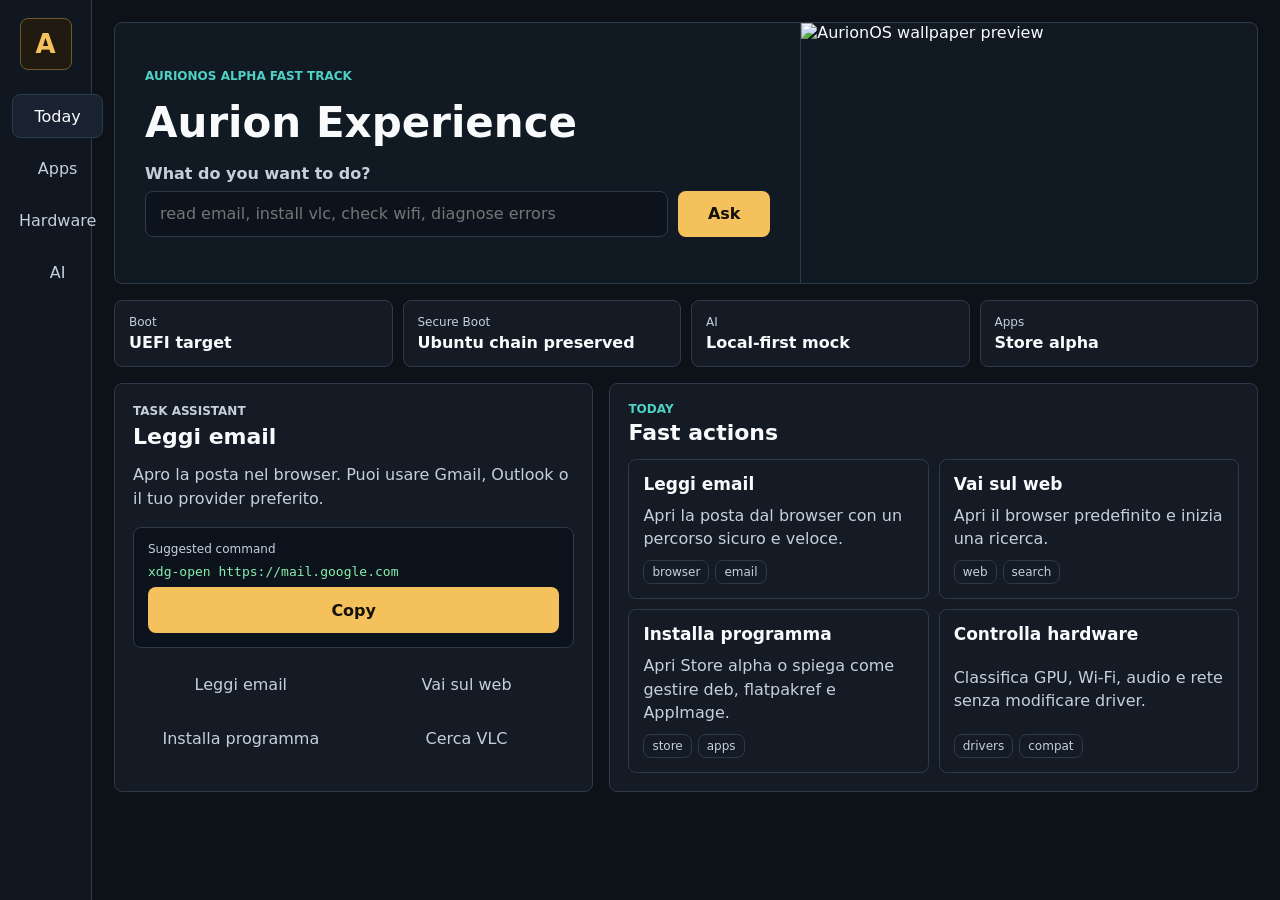
==== distro/branding/usr/share/aurionos/experience/index.html @ 238c3527 "Add Aurion Experience task shell" ====
<!doctype html>
<html lang="en">
<head>
  <meta charset="utf-8">
  <meta name="viewport" content="width=device-width, initial-scale=1">
  <title>Aurion Experience</title>
  <link rel="stylesheet" href="styles.css">
</head>
<body>
  <div class="app-shell">
    <aside class="rail" aria-label="Aurion navigation">
      <div class="brand-mark">
        <span>A</span>
      </div>
      <nav>
        <button class="rail-btn is-active" data-view="today">Today</button>
        <button class="rail-btn" data-view="apps">Apps</button>
        <button class="rail-btn" data-view="hardware">Hardware</button>
        <button class="rail-btn" data-view="ai">AI</button>
      </nav>
    </aside>

    <main class="workspace">
      <section class="hero-panel" aria-labelledby="aurion-title">
        <div class="hero-copy">
          <p class="eyebrow">AurionOS Alpha Fast Track</p>
          <h1 id="aurion-title">Aurion Experience</h1>
          <div class="task-box">
            <label for="task-input">What do you want to do?</label>
            <div class="task-row">
              <input id="task-input" type="search" autocomplete="off" placeholder="read email, install vlc, check wifi, diagnose errors">
              <button id="task-run" type="button">Ask</button>
            </div>
          </div>
        </div>
        <img class="hero-art" src="../../backgrounds/aurionos/aurionos-alpha.svg" alt="AurionOS wallpaper preview">
      </section>

      <section class="status-strip" aria-label="System status">
        <div>
          <span class="metric-label">Boot</span>
          <strong>UEFI target</strong>
        </div>
        <div>
          <span class="metric-label">Secure Boot</span>
          <strong>Ubuntu chain preserved</strong>
        </div>
        <div>
          <span class="metric-label">AI</span>
          <strong>Local-first mock</strong>
        </div>
        <div>
          <span class="metric-label">Apps</span>
          <strong>Store alpha</strong>
        </div>
      </section>

      <section class="content-grid">
        <section class="panel assistant-panel">
          <div class="panel-head">
            <p class="eyebrow">Task Assistant</p>
            <h2 id="assistant-title">Ready</h2>
          </div>
          <p id="assistant-response">Choose a task or type what you need. Aurion will map it to a safe alpha action.</p>
          <div class="command-card">
            <span>Suggested command</span>
            <code id="assistant-command">aurion-status</code>
            <button id="copy-command" type="button">Copy</button>
          </div>
          <div class="quick-actions" id="quick-actions"></div>
        </section>

        <section class="panel view-panel" id="view-panel">
          <div class="panel-head">
            <p class="eyebrow">Today</p>
            <h2>Fast actions</h2>
          </div>
          <div class="action-grid" id="action-grid"></div>
        </section>
      </section>
    </main>
  </div>

  <script src="app.js"></script>
</body>
</html>
---- distro/branding/usr/share/aurionos/experience/styles.css ----
:root {
  color-scheme: dark;
  --bg: #0d1118;
  --surface: #141b25;
  --surface-2: #192231;
  --line: #2d3a4a;
  --text: #f8fafc;
  --muted: #c5d0de;
  --gold: #f5c15c;
  --teal: #4fd1c5;
  --green: #86efac;
  --red: #fca5a5;
}

* {
  box-sizing: border-box;
}

html,
body {
  min-height: 100%;
}

body {
  margin: 0;
  background: var(--bg);
  color: var(--text);
  font-family: Inter, "Segoe UI", system-ui, sans-serif;
  letter-spacing: 0;
}

button,
input {
  font: inherit;
}

.app-shell {
  min-height: 100vh;
  display: grid;
  grid-template-columns: 92px minmax(0, 1fr);
}

.rail {
  border-right: 1px solid var(--line);
  background: #101721;
  padding: 18px 12px;
  display: flex;
  flex-direction: column;
  gap: 24px;
}

.brand-mark {
  width: 52px;
  height: 52px;
  border: 1px solid #6f5a2b;
  border-radius: 8px;
  display: grid;
  place-items: center;
  background: #211a10;
  color: var(--gold);
  font-weight: 800;
  font-size: 26px;
  margin: 0 auto;
}

.rail nav {
  display: grid;
  gap: 8px;
}

.rail-btn {
  min-height: 44px;
  border: 1px solid transparent;
  border-radius: 8px;
  background: transparent;
  color: var(--muted);
  cursor: pointer;
}

.rail-btn:hover,
.rail-btn.is-active {
  border-color: var(--line);
  background: var(--surface-2);
  color: var(--text);
}

.workspace {
  padding: 22px;
  display: grid;
  gap: 16px;
  align-content: start;
}

.hero-panel {
  min-height: 260px;
  border: 1px solid var(--line);
  border-radius: 8px;
  overflow: hidden;
  background: #111923;
  display: grid;
  grid-template-columns: minmax(0, 1.2fr) minmax(260px, 0.8fr);
}

.hero-copy {
  padding: 30px;
  display: grid;
  align-content: center;
  gap: 18px;
}

.eyebrow {
  margin: 0;
  color: var(--teal);
  text-transform: uppercase;
  font-size: 12px;
  font-weight: 700;
}

h1,
h2,
p {
  margin-top: 0;
}

h1 {
  margin-bottom: 0;
  font-size: 42px;
  line-height: 1.05;
}

h2 {
  margin-bottom: 0;
  font-size: 22px;
}

.hero-art {
  width: 100%;
  height: 100%;
  min-height: 260px;
  object-fit: cover;
  border-left: 1px solid var(--line);
}

.task-box label {
  display: block;
  margin-bottom: 8px;
  color: var(--muted);
  font-weight: 650;
}

.task-row {
  display: grid;
  grid-template-columns: minmax(0, 1fr) 92px;
  gap: 10px;
}

.task-row input {
  min-height: 46px;
  border: 1px solid var(--line);
  border-radius: 8px;
  background: #0d131c;
  color: var(--text);
  padding: 0 14px;
  min-width: 0;
}

.task-row button,
.command-card button {
  min-height: 46px;
  border: 0;
  border-radius: 8px;
  background: var(--gold);
  color: #14100a;
  font-weight: 800;
  cursor: pointer;
}

.status-strip {
  display: grid;
  grid-template-columns: repeat(4, minmax(0, 1fr));
  gap: 10px;
}

.status-strip div,
.panel,
.action-card {
  border: 1px solid var(--line);
  border-radius: 8px;
  background: var(--surface);
}

.status-strip div {
  padding: 14px;
}

.metric-label {
  display: block;
  color: var(--muted);
  font-size: 12px;
  margin-bottom: 4px;
}

.content-grid {
  display: grid;
  grid-template-columns: minmax(320px, 0.85fr) minmax(0, 1.15fr);
  gap: 16px;
}

.panel {
  padding: 18px;
}

.panel-head {
  display: grid;
  gap: 4px;
  margin-bottom: 14px;
}

.assistant-panel p {
  color: var(--muted);
  line-height: 1.5;
}

.command-card {
  display: grid;
  grid-template-columns: 1fr;
  gap: 8px;
  padding: 14px;
  border: 1px solid var(--line);
  border-radius: 8px;
  background: #0d131c;
}

.command-card span {
  color: var(--muted);
  font-size: 12px;
}

.command-card code {
  white-space: pre-wrap;
  word-break: break-word;
  color: var(--green);
}

.quick-actions,
.action-grid {
  display: grid;
  gap: 10px;
}

.quick-actions {
  margin-top: 14px;
  grid-template-columns: repeat(2, minmax(0, 1fr));
}

.action-grid {
  grid-template-columns: repeat(2, minmax(0, 1fr));
}

.action-card {
  min-height: 138px;
  padding: 14px;
  text-align: left;
  color: var(--text);
  cursor: pointer;
  display: grid;
  align-content: space-between;
  gap: 10px;
}

.action-card:hover {
  border-color: var(--teal);
  background: var(--surface-2);
}

.action-card strong {
  font-size: 17px;
}

.action-card p {
  color: var(--muted);
  line-height: 1.45;
  margin-bottom: 0;
}

.tag-row {
  display: flex;
  flex-wrap: wrap;
  gap: 6px;
}

.tag {
  border: 1px solid var(--line);
  border-radius: 8px;
  padding: 4px 8px;
  font-size: 12px;
  color: var(--muted);
}

@media (max-width: 900px) {
  .app-shell {
    grid-template-columns: 1fr;
  }

  .rail {
    position: sticky;
    top: 0;
    z-index: 2;
    flex-direction: row;
    align-items: center;
    overflow-x: auto;
  }

  .rail nav {
    display: flex;
  }

  .rail-btn {
    min-width: 84px;
  }

  .hero-panel,
  .content-grid,
  .status-strip,
  .action-grid {
    grid-template-columns: 1fr;
  }

  .hero-art {
    border-left: 0;
    border-top: 1px solid var(--line);
  }
}

@media (max-width: 560px) {
  .workspace {
    padding: 12px;
  }

  .hero-copy,
  .panel {
    padding: 14px;
  }

  h1 {
    font-size: 32px;
  }

  .task-row,
  .quick-actions {
    grid-template-columns: 1fr;
  }
}
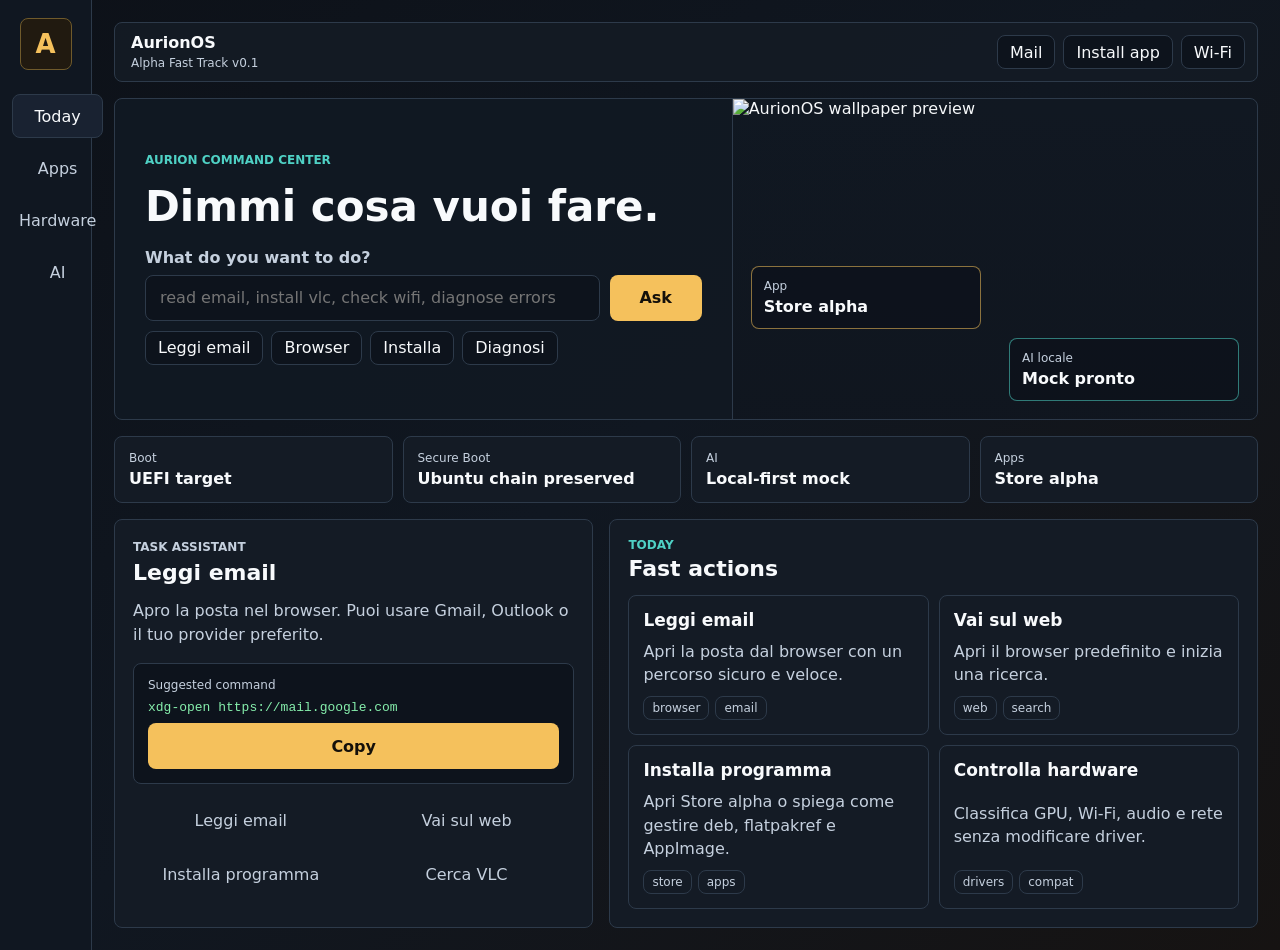
==== commit baf97c30: "Add AurionOS visual shell profile" ====
--- a/distro/branding/usr/share/aurionos/experience/index.html
+++ b/distro/branding/usr/share/aurionos/experience/index.html
@@ -21,19 +21,47 @@
     </aside>
 
     <main class="workspace">
+      <header class="topline" aria-label="AurionOS desktop">
+        <div>
+          <strong>AurionOS</strong>
+          <span>Alpha Fast Track v0.1</span>
+        </div>
+        <div class="topline-actions">
+          <button type="button" data-task="read email">Mail</button>
+          <button type="button" data-task="install vlc">Install app</button>
+          <button type="button" data-task="check wifi">Wi-Fi</button>
+        </div>
+      </header>
+
       <section class="hero-panel" aria-labelledby="aurion-title">
         <div class="hero-copy">
-          <p class="eyebrow">AurionOS Alpha Fast Track</p>
-          <h1 id="aurion-title">Aurion Experience</h1>
+          <p class="eyebrow">Aurion command center</p>
+          <h1 id="aurion-title">Dimmi cosa vuoi fare.</h1>
           <div class="task-box">
             <label for="task-input">What do you want to do?</label>
             <div class="task-row">
               <input id="task-input" type="search" autocomplete="off" placeholder="read email, install vlc, check wifi, diagnose errors">
               <button id="task-run" type="button">Ask</button>
             </div>
+            <div class="task-presets" aria-label="Common tasks">
+              <button type="button" data-task="read email">Leggi email</button>
+              <button type="button" data-task="open browser">Browser</button>
+              <button type="button" data-task="install program">Installa</button>
+              <button type="button" data-task="diagnose errors">Diagnosi</button>
+            </div>
           </div>
         </div>
-        <img class="hero-art" src="../../backgrounds/aurionos/aurionos-alpha.svg" alt="AurionOS wallpaper preview">
+        <div class="hero-visual">
+          <img class="hero-art" src="../../backgrounds/aurionos/aurionos-alpha.svg" alt="AurionOS wallpaper preview">
+          <div class="hero-card">
+            <span>AI locale</span>
+            <strong>Mock pronto</strong>
+          </div>
+          <div class="hero-card hero-card-secondary">
+            <span>App</span>
+            <strong>Store alpha</strong>
+          </div>
+        </div>
       </section>
 
       <section class="status-strip" aria-label="System status">
--- a/distro/branding/usr/share/aurionos/experience/styles.css
+++ b/distro/branding/usr/share/aurionos/experience/styles.css
@@ -23,7 +23,7 @@
 
 body {
   margin: 0;
-  background: var(--bg);
+  background: linear-gradient(140deg, #0d1118 0%, #101721 48%, #161312 100%);
   color: var(--text);
   font-family: Inter, "Segoe UI", system-ui, sans-serif;
   letter-spacing: 0;
@@ -91,14 +91,60 @@
   align-content: start;
 }
 
+.topline {
+  min-height: 54px;
+  border: 1px solid var(--line);
+  border-radius: 8px;
+  background: rgba(20, 27, 37, 0.86);
+  display: flex;
+  align-items: center;
+  justify-content: space-between;
+  gap: 12px;
+  padding: 10px 12px 10px 16px;
+}
+
+.topline strong {
+  display: block;
+  font-size: 16px;
+}
+
+.topline span {
+  color: var(--muted);
+  font-size: 12px;
+}
+
+.topline-actions,
+.task-presets {
+  display: flex;
+  flex-wrap: wrap;
+  gap: 8px;
+}
+
+.topline-actions button,
+.task-presets button {
+  min-height: 34px;
+  border: 1px solid var(--line);
+  border-radius: 8px;
+  background: #0d131c;
+  color: var(--text);
+  padding: 0 12px;
+  cursor: pointer;
+}
+
+.topline-actions button:hover,
+.task-presets button:hover {
+  border-color: var(--teal);
+  background: #14252d;
+}
+
 .hero-panel {
-  min-height: 260px;
+  min-height: 320px;
   border: 1px solid var(--line);
   border-radius: 8px;
   overflow: hidden;
-  background: #111923;
-  display: grid;
-  grid-template-columns: minmax(0, 1.2fr) minmax(260px, 0.8fr);
+  background: rgba(17, 25, 35, 0.9);
+  display: grid;
+  grid-template-columns: minmax(0, 1.08fr) minmax(300px, 0.92fr);
 }
 
 .hero-copy {
@@ -133,12 +179,52 @@
   font-size: 22px;
 }
 
+.hero-visual {
+  position: relative;
+  min-height: 320px;
+  overflow: hidden;
+  border-left: 1px solid var(--line);
+}
+
+.hero-visual::after {
+  content: "";
+  position: absolute;
+  inset: 0;
+  background: linear-gradient(180deg, transparent 0%, rgba(13, 17, 24, 0.32) 100%);
+  pointer-events: none;
+}
+
 .hero-art {
   width: 100%;
   height: 100%;
-  min-height: 260px;
+  min-height: 320px;
   object-fit: cover;
-  border-left: 1px solid var(--line);
+}
+
+.hero-card {
+  position: absolute;
+  right: 18px;
+  bottom: 18px;
+  width: min(230px, calc(100% - 36px));
+  border: 1px solid rgba(79, 209, 197, 0.55);
+  border-radius: 8px;
+  background: rgba(13, 19, 28, 0.88);
+  padding: 12px;
+  z-index: 1;
+}
+
+.hero-card-secondary {
+  right: auto;
+  left: 18px;
+  bottom: 90px;
+  border-color: rgba(245, 193, 92, 0.55);
+}
+
+.hero-card span {
+  display: block;
+  color: var(--muted);
+  font-size: 12px;
+  margin-bottom: 4px;
 }
 
 .task-box label {
@@ -173,6 +259,10 @@
   color: #14100a;
   font-weight: 800;
   cursor: pointer;
+}
+
+.task-presets {
+  margin-top: 10px;
 }
 
 .status-strip {
@@ -326,9 +416,14 @@
     grid-template-columns: 1fr;
   }
 
-  .hero-art {
+  .hero-visual {
     border-left: 0;
     border-top: 1px solid var(--line);
+  }
+
+  .topline {
+    align-items: flex-start;
+    flex-direction: column;
   }
 }
 
@@ -347,7 +442,10 @@
   }
 
   .task-row,
+  .topline-actions,
+  .task-presets,
   .quick-actions {
+    display: grid;
     grid-template-columns: 1fr;
   }
 }
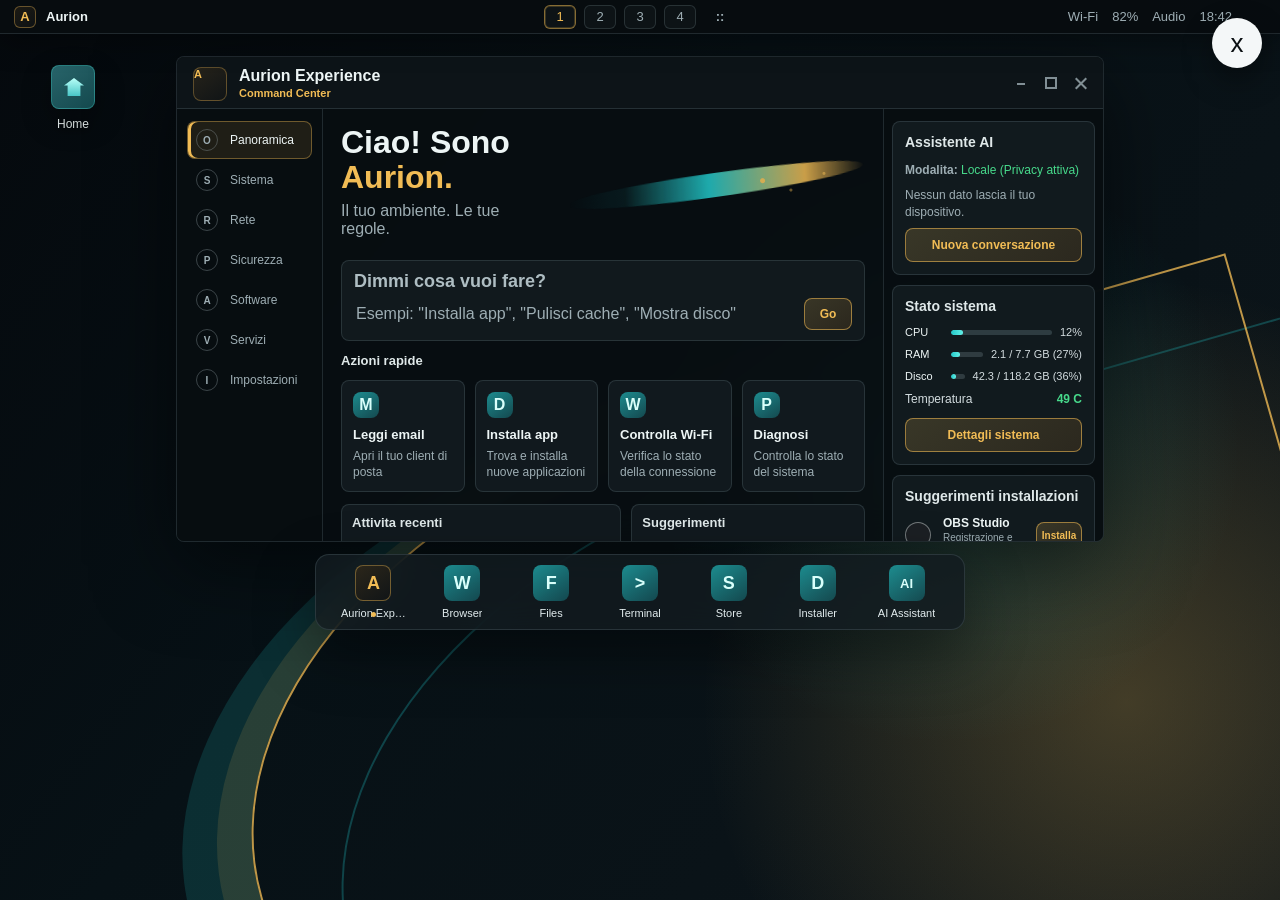
==== commit 39975314: "Redesign AurionOS home experience" ====
--- a/distro/branding/usr/share/aurionos/experience/index.html
+++ b/distro/branding/usr/share/aurionos/experience/index.html
@@ -1,5 +1,5 @@
 <!doctype html>
-<html lang="en">
+<html lang="it">
 <head>
   <meta charset="utf-8">
   <meta name="viewport" content="width=device-width, initial-scale=1">
@@ -7,106 +7,229 @@
   <link rel="stylesheet" href="styles.css">
 </head>
 <body>
-  <div class="app-shell">
-    <aside class="rail" aria-label="Aurion navigation">
-      <div class="brand-mark">
-        <span>A</span>
-      </div>
-      <nav>
-        <button class="rail-btn is-active" data-view="today">Today</button>
-        <button class="rail-btn" data-view="apps">Apps</button>
-        <button class="rail-btn" data-view="hardware">Hardware</button>
-        <button class="rail-btn" data-view="ai">AI</button>
-      </nav>
+  <div class="desktop-scene">
+    <header class="system-bar" aria-label="AurionOS top bar">
+      <div class="bar-brand">
+        <span class="brand-glyph">A</span>
+        <span>Aurion</span>
+      </div>
+      <div class="workspace-switcher" aria-label="Desktop virtuali">
+        <button class="is-active" type="button">1</button>
+        <button type="button">2</button>
+        <button type="button">3</button>
+        <button type="button">4</button>
+        <button class="grid-button" type="button" aria-label="Panoramica applicazioni">::</button>
+      </div>
+      <div class="bar-status" aria-label="Stato sistema">
+        <span>Wi-Fi</span>
+        <span>82%</span>
+        <span>Audio</span>
+        <span>18:42</span>
+        <span class="power-dot"></span>
+      </div>
+    </header>
+
+    <aside class="desktop-icons" aria-label="Desktop">
+      <button class="desktop-icon" type="button">
+        <span class="icon-tile home-icon"></span>
+        <span>Home</span>
+      </button>
     </aside>
 
-    <main class="workspace">
-      <header class="topline" aria-label="AurionOS desktop">
-        <div>
-          <strong>AurionOS</strong>
-          <span>Alpha Fast Track v0.1</span>
+    <main class="experience-window" aria-label="Aurion Experience Command Center">
+      <header class="window-titlebar">
+        <div class="window-brand">
+          <span class="window-logo">A</span>
+          <div>
+            <strong>Aurion Experience</strong>
+            <span>Command Center</span>
+          </div>
         </div>
-        <div class="topline-actions">
-          <button type="button" data-task="read email">Mail</button>
-          <button type="button" data-task="install vlc">Install app</button>
-          <button type="button" data-task="check wifi">Wi-Fi</button>
+        <div class="window-controls" aria-hidden="true">
+          <span></span>
+          <span></span>
+          <span></span>
         </div>
       </header>
 
-      <section class="hero-panel" aria-labelledby="aurion-title">
-        <div class="hero-copy">
-          <p class="eyebrow">Aurion command center</p>
-          <h1 id="aurion-title">Dimmi cosa vuoi fare.</h1>
-          <div class="task-box">
-            <label for="task-input">What do you want to do?</label>
-            <div class="task-row">
-              <input id="task-input" type="search" autocomplete="off" placeholder="read email, install vlc, check wifi, diagnose errors">
-              <button id="task-run" type="button">Ask</button>
-            </div>
-            <div class="task-presets" aria-label="Common tasks">
-              <button type="button" data-task="read email">Leggi email</button>
-              <button type="button" data-task="open browser">Browser</button>
-              <button type="button" data-task="install program">Installa</button>
-              <button type="button" data-task="diagnose errors">Diagnosi</button>
-            </div>
+      <div class="window-body">
+        <nav class="side-nav" aria-label="Navigazione Aurion">
+          <button class="nav-item is-active" data-view="overview" type="button">
+            <span class="nav-icon">O</span>
+            <span>Panoramica</span>
+          </button>
+          <button class="nav-item" data-view="system" type="button">
+            <span class="nav-icon">S</span>
+            <span>Sistema</span>
+          </button>
+          <button class="nav-item" data-view="network" type="button">
+            <span class="nav-icon">R</span>
+            <span>Rete</span>
+          </button>
+          <button class="nav-item" data-view="security" type="button">
+            <span class="nav-icon">P</span>
+            <span>Sicurezza</span>
+          </button>
+          <button class="nav-item" data-view="software" type="button">
+            <span class="nav-icon">A</span>
+            <span>Software</span>
+          </button>
+          <button class="nav-item" data-view="services" type="button">
+            <span class="nav-icon">V</span>
+            <span>Servizi</span>
+          </button>
+          <button class="nav-item" data-view="settings" type="button">
+            <span class="nav-icon">I</span>
+            <span>Impostazioni</span>
+          </button>
+
+          <div class="edition-card">
+            <span class="edition-logo">A</span>
+            <div>
+              <strong>AurionOS Alpha</strong>
+              <span>v0.1 fast-track</span>
+            </div>
+            <i></i>
           </div>
-        </div>
-        <div class="hero-visual">
-          <img class="hero-art" src="../../backgrounds/aurionos/aurionos-alpha.svg" alt="AurionOS wallpaper preview">
-          <div class="hero-card">
-            <span>AI locale</span>
-            <strong>Mock pronto</strong>
-          </div>
-          <div class="hero-card hero-card-secondary">
-            <span>App</span>
-            <strong>Store alpha</strong>
-          </div>
-        </div>
-      </section>
-
-      <section class="status-strip" aria-label="System status">
-        <div>
-          <span class="metric-label">Boot</span>
-          <strong>UEFI target</strong>
-        </div>
-        <div>
-          <span class="metric-label">Secure Boot</span>
-          <strong>Ubuntu chain preserved</strong>
-        </div>
-        <div>
-          <span class="metric-label">AI</span>
-          <strong>Local-first mock</strong>
-        </div>
-        <div>
-          <span class="metric-label">Apps</span>
-          <strong>Store alpha</strong>
-        </div>
-      </section>
-
-      <section class="content-grid">
-        <section class="panel assistant-panel">
-          <div class="panel-head">
-            <p class="eyebrow">Task Assistant</p>
-            <h2 id="assistant-title">Ready</h2>
-          </div>
-          <p id="assistant-response">Choose a task or type what you need. Aurion will map it to a safe alpha action.</p>
-          <div class="command-card">
-            <span>Suggested command</span>
-            <code id="assistant-command">aurion-status</code>
-            <button id="copy-command" type="button">Copy</button>
-          </div>
-          <div class="quick-actions" id="quick-actions"></div>
+        </nav>
+
+        <section class="main-panel">
+          <section class="hero">
+            <div>
+              <h1>Ciao! Sono <span>Aurion.</span></h1>
+              <p>Il tuo ambiente. Le tue regole.</p>
+            </div>
+            <div class="aurora-line" aria-hidden="true"></div>
+          </section>
+
+          <section class="prompt-panel" aria-label="Assistente rapido">
+            <label for="task-input">Dimmi cosa vuoi fare?</label>
+            <div class="prompt-row">
+              <input id="task-input" type="search" autocomplete="off" placeholder='Esempi: "Installa app", "Pulisci cache", "Mostra disco"'>
+              <button id="task-run" type="button" aria-label="Esegui richiesta">Go</button>
+            </div>
+          </section>
+
+          <section class="quick-section" aria-label="Azioni rapide">
+            <h2>Azioni rapide</h2>
+            <div class="quick-grid" id="quick-grid"></div>
+          </section>
+
+          <section class="lower-grid">
+            <article class="activity-card">
+              <h2>Attivita recenti</h2>
+              <ul id="activity-list">
+                <li><span></span><strong>Sistema aggiornato</strong><em>2 ore fa</em></li>
+                <li><span></span><strong>Installato Visual Studio Code</strong><em>5 ore fa</em></li>
+                <li><span></span><strong>Pulizia cache completata</strong><em>Ieri</em></li>
+                <li><span></span><strong>Backup automatico completato</strong><em>2 giorni fa</em></li>
+              </ul>
+            </article>
+
+            <article class="suggestion-card">
+              <h2>Suggerimenti</h2>
+              <div class="suggestion-box">
+                <strong>Attiva il backup automatico</strong>
+                <p>Proteggi i tuoi dati con backup programmati.</p>
+                <button type="button" data-task="backup automatico">Configura ora</button>
+              </div>
+              <div class="pager" aria-hidden="true">
+                <span class="is-active"></span>
+                <span></span>
+                <span></span>
+                <span></span>
+              </div>
+            </article>
+          </section>
         </section>
 
-        <section class="panel view-panel" id="view-panel">
-          <div class="panel-head">
-            <p class="eyebrow">Today</p>
-            <h2>Fast actions</h2>
-          </div>
-          <div class="action-grid" id="action-grid"></div>
-        </section>
-      </section>
+        <aside class="right-panel" aria-label="Pannello AI e stato">
+          <section class="info-card ai-card">
+            <h2>Assistente AI</h2>
+            <p><strong>Modalita:</strong> <span>Locale (Privacy attiva)</span></p>
+            <p>Nessun dato lascia il tuo dispositivo.</p>
+            <button type="button" data-task="nuova conversazione">Nuova conversazione</button>
+          </section>
+
+          <section class="info-card status-card">
+            <h2>Stato sistema</h2>
+            <div class="metric">
+              <span>CPU</span>
+              <div><i style="width: 12%"></i></div>
+              <em>12%</em>
+            </div>
+            <div class="metric">
+              <span>RAM</span>
+              <div><i style="width: 27%"></i></div>
+              <em>2.1 / 7.7 GB (27%)</em>
+            </div>
+            <div class="metric">
+              <span>Disco</span>
+              <div><i style="width: 36%"></i></div>
+              <em>42.3 / 118.2 GB (36%)</em>
+            </div>
+            <div class="temperature">
+              <span>Temperatura</span>
+              <strong>49 C</strong>
+            </div>
+            <button type="button" data-task="dettagli sistema">Dettagli sistema</button>
+          </section>
+
+          <section class="info-card app-card">
+            <h2>Suggerimenti installazioni</h2>
+            <div class="app-suggestion">
+              <span class="app-dot obs"></span>
+              <div><strong>OBS Studio</strong><small>Registrazione e streaming</small></div>
+              <button type="button" data-task="installa obs">Installa</button>
+            </div>
+            <div class="app-suggestion">
+              <span class="app-dot gimp"></span>
+              <div><strong>GIMP</strong><small>Editing immagini</small></div>
+              <button type="button" data-task="installa gimp">Installa</button>
+            </div>
+            <div class="app-suggestion">
+              <span class="app-dot vlc"></span>
+              <div><strong>VLC Media Player</strong><small>Lettore multimediale</small></div>
+              <button type="button" data-task="installa vlc">Installa</button>
+            </div>
+            <button class="more-apps" type="button" data-task="mostra altre app">Mostra altre app</button>
+          </section>
+        </aside>
+      </div>
     </main>
+
+    <nav class="dock" aria-label="Applicazioni preferite">
+      <button class="dock-item is-active" type="button" data-task="apri aurion experience">
+        <span class="dock-icon aurion"></span>
+        <span>Aurion Experience</span>
+      </button>
+      <button class="dock-item" type="button" data-task="apri browser">
+        <span class="dock-icon browser"></span>
+        <span>Browser</span>
+      </button>
+      <button class="dock-item" type="button" data-task="apri file">
+        <span class="dock-icon files"></span>
+        <span>Files</span>
+      </button>
+      <button class="dock-item" type="button" data-task="apri terminale">
+        <span class="dock-icon terminal"></span>
+        <span>Terminal</span>
+      </button>
+      <button class="dock-item" type="button" data-task="apri store">
+        <span class="dock-icon store"></span>
+        <span>Store</span>
+      </button>
+      <button class="dock-item" type="button" data-task="apri installer">
+        <span class="dock-icon installer"></span>
+        <span>Installer</span>
+      </button>
+      <button class="dock-item" type="button" data-task="apri assistente">
+        <span class="dock-icon ai"></span>
+        <span>AI Assistant</span>
+      </button>
+    </nav>
+
+    <button class="floating-close" type="button" aria-label="Chiudi anteprima">x</button>
   </div>
 
   <script src="app.js"></script>
--- a/distro/branding/usr/share/aurionos/experience/styles.css
+++ b/distro/branding/usr/share/aurionos/experience/styles.css
@@ -1,15 +1,21 @@
 :root {
   color-scheme: dark;
-  --bg: #0d1118;
-  --surface: #141b25;
-  --surface-2: #192231;
-  --line: #2d3a4a;
-  --text: #f8fafc;
-  --muted: #c5d0de;
-  --gold: #f5c15c;
-  --teal: #4fd1c5;
-  --green: #86efac;
-  --red: #fca5a5;
+  --bg: #05090d;
+  --panel: rgba(14, 21, 24, 0.94);
+  --panel-2: rgba(19, 28, 32, 0.92);
+  --panel-3: rgba(23, 34, 38, 0.94);
+  --line: rgba(124, 148, 153, 0.22);
+  --line-strong: rgba(245, 190, 82, 0.52);
+  --text: #edf5f5;
+  --muted: #9eaeb4;
+  --dim: #718187;
+  --gold: #f1bc55;
+  --gold-2: #a86a24;
+  --teal: #23c7c9;
+  --teal-2: #1b757d;
+  --green: #47d98b;
+  --shadow: 0 24px 80px rgba(0, 0, 0, 0.52);
+  --radius: 8px;
 }
 
 * {
@@ -23,9 +29,9 @@
 
 body {
   margin: 0;
-  background: linear-gradient(140deg, #0d1118 0%, #101721 48%, #161312 100%);
+  background: #05090d;
   color: var(--text);
-  font-family: Inter, "Segoe UI", system-ui, sans-serif;
+  font-family: Inter, "Segoe UI", "Noto Sans", Arial, sans-serif;
   letter-spacing: 0;
 }
 
@@ -34,132 +40,386 @@
   font: inherit;
 }
 
-.app-shell {
+button {
+  color: inherit;
+}
+
+.desktop-scene {
   min-height: 100vh;
-  display: grid;
-  grid-template-columns: 92px minmax(0, 1fr);
-}
-
-.rail {
+  position: relative;
+  overflow: hidden;
+  background:
+    radial-gradient(circle at 74% 50%, rgba(23, 199, 201, 0.18), transparent 28%),
+    radial-gradient(circle at 88% 78%, rgba(241, 188, 85, 0.24), transparent 32%),
+    linear-gradient(128deg, #05090d 0%, #071116 40%, #0d151a 100%);
+}
+
+.desktop-scene::before,
+.desktop-scene::after {
+  content: "";
+  position: absolute;
+  inset: auto -12vw -28vh auto;
+  width: 86vw;
+  height: 78vh;
+  border: 2px solid rgba(35, 199, 201, 0.28);
+  border-radius: 50% 0 0 0;
+  transform: rotate(-16deg);
+  pointer-events: none;
+}
+
+.desktop-scene::after {
+  inset: auto -5vw -22vh auto;
+  border-color: rgba(241, 188, 85, 0.78);
+  box-shadow:
+    -36px 0 0 rgba(241, 188, 85, 0.12),
+    -72px 0 0 rgba(35, 199, 201, 0.16);
+}
+
+.system-bar {
+  position: fixed;
+  z-index: 20;
+  top: 0;
+  left: 0;
+  right: 0;
+  height: 34px;
+  display: grid;
+  grid-template-columns: 1fr auto 1fr;
+  align-items: center;
+  padding: 0 14px;
+  background: rgba(8, 13, 16, 0.96);
+  border-bottom: 1px solid var(--line);
+  box-shadow: 0 8px 28px rgba(0, 0, 0, 0.36);
+  font-size: 13px;
+}
+
+.bar-brand,
+.bar-status,
+.workspace-switcher {
+  display: flex;
+  align-items: center;
+}
+
+.bar-brand {
+  gap: 10px;
+  font-weight: 700;
+}
+
+.brand-glyph,
+.window-logo,
+.edition-logo {
+  display: grid;
+  place-items: center;
+  color: var(--gold);
+  font-weight: 900;
+}
+
+.brand-glyph {
+  width: 22px;
+  height: 22px;
+  border-radius: 6px;
+  background: linear-gradient(145deg, #1c1a13, #0e1214);
+  border: 1px solid rgba(241, 188, 85, 0.38);
+}
+
+.workspace-switcher {
+  gap: 8px;
+}
+
+.workspace-switcher button,
+.bar-status span {
+  min-width: 32px;
+  height: 24px;
+  border: 1px solid rgba(124, 148, 153, 0.24);
+  border-radius: 6px;
+  background: rgba(16, 23, 26, 0.76);
+  color: var(--muted);
+  cursor: default;
+}
+
+.workspace-switcher button {
+  cursor: pointer;
+}
+
+.workspace-switcher button.is-active {
+  color: var(--gold);
+  border-color: var(--line-strong);
+  box-shadow: inset 0 0 0 1px rgba(241, 188, 85, 0.2);
+}
+
+.workspace-switcher .grid-button {
+  border-color: transparent;
+  background: transparent;
+  color: var(--muted);
+  font-weight: 800;
+}
+
+.bar-status {
+  justify-content: flex-end;
+  gap: 14px;
+  color: var(--muted);
+}
+
+.bar-status span {
+  display: inline-grid;
+  place-items: center;
+  border: 0;
+  background: transparent;
+  min-width: auto;
+}
+
+.power-dot {
+  width: 20px;
+  height: 20px;
+  border: 2px solid var(--muted);
+  border-radius: 50%;
+}
+
+.desktop-icons {
+  position: fixed;
+  z-index: 5;
+  top: 64px;
+  left: 38px;
+}
+
+.desktop-icon {
+  width: 70px;
+  display: grid;
+  gap: 8px;
+  justify-items: center;
+  border: 0;
+  background: transparent;
+  color: var(--text);
+  cursor: pointer;
+}
+
+.icon-tile {
+  width: 44px;
+  height: 44px;
+  border-radius: 8px;
+  background: linear-gradient(145deg, #28646a, #154a4f);
+  border: 1px solid rgba(69, 224, 213, 0.32);
+  box-shadow: 0 12px 30px rgba(0, 0, 0, 0.32);
+  position: relative;
+}
+
+.home-icon::before {
+  content: "";
+  position: absolute;
+  left: 12px;
+  top: 12px;
+  width: 20px;
+  height: 18px;
+  background: linear-gradient(180deg, #b9fff8, #49c6c7);
+  clip-path: polygon(50% 0, 100% 42%, 82% 42%, 82% 100%, 18% 100%, 18% 42%, 0 42%);
+}
+
+.desktop-icon span:last-child {
+  font-size: 12px;
+  text-shadow: 0 2px 8px rgba(0, 0, 0, 0.8);
+}
+
+.experience-window {
+  position: relative;
+  z-index: 10;
+  width: min(928px, calc(100vw - 280px));
+  height: 486px;
+  margin: 56px auto 12px;
+  border: 1px solid var(--line);
+  border-radius: 8px;
+  background: rgba(8, 14, 17, 0.9);
+  box-shadow: var(--shadow);
+  overflow: hidden;
+  backdrop-filter: blur(18px);
+}
+
+.window-titlebar {
+  height: 52px;
+  display: flex;
+  align-items: center;
+  justify-content: space-between;
+  padding: 0 16px;
+  border-bottom: 1px solid var(--line);
+  background: rgba(14, 21, 24, 0.96);
+}
+
+.window-brand {
+  display: flex;
+  align-items: center;
+  gap: 12px;
+}
+
+.window-logo,
+.edition-logo {
+  width: 34px;
+  height: 34px;
+  border-radius: 8px;
+  background: linear-gradient(145deg, #26231a, #101416);
+  border: 1px solid rgba(241, 188, 85, 0.32);
+  font-size: 22px;
+}
+
+.window-brand strong,
+.window-brand span,
+.edition-card strong,
+.edition-card span {
+  display: block;
+}
+
+.window-brand strong {
+  font-size: 16px;
+}
+
+.window-brand span {
+  margin-top: 2px;
+  color: var(--gold);
+  font-size: 11px;
+  font-weight: 700;
+}
+
+.window-controls {
+  display: flex;
+  align-items: center;
+  gap: 18px;
+}
+
+.window-controls span {
+  width: 12px;
+  height: 12px;
+  position: relative;
+  opacity: 0.8;
+}
+
+.window-controls span:nth-child(1)::before {
+  content: "";
+  position: absolute;
+  left: 2px;
+  right: 2px;
+  top: 6px;
+  height: 2px;
+  background: var(--muted);
+}
+
+.window-controls span:nth-child(2) {
+  border: 2px solid var(--muted);
+}
+
+.window-controls span:nth-child(3)::before,
+.window-controls span:nth-child(3)::after {
+  content: "";
+  position: absolute;
+  left: 5px;
+  top: -1px;
+  width: 2px;
+  height: 15px;
+  background: var(--muted);
+}
+
+.window-controls span:nth-child(3)::before {
+  transform: rotate(45deg);
+}
+
+.window-controls span:nth-child(3)::after {
+  transform: rotate(-45deg);
+}
+
+.window-body {
+  height: 434px;
+  display: grid;
+  grid-template-columns: 146px minmax(0, 1fr) 220px;
+  overflow: hidden;
+}
+
+.side-nav,
+.right-panel {
+  background: rgba(8, 14, 17, 0.72);
+}
+
+.side-nav {
   border-right: 1px solid var(--line);
-  background: #101721;
-  padding: 18px 12px;
-  display: flex;
-  flex-direction: column;
-  gap: 24px;
-}
-
-.brand-mark {
-  width: 52px;
-  height: 52px;
-  border: 1px solid #6f5a2b;
-  border-radius: 8px;
-  display: grid;
-  place-items: center;
-  background: #211a10;
-  color: var(--gold);
-  font-weight: 800;
-  font-size: 26px;
-  margin: 0 auto;
-}
-
-.rail nav {
-  display: grid;
+  padding: 12px 10px;
+  display: grid;
+  grid-template-rows: repeat(7, 38px) 1fr auto;
+  gap: 2px;
+}
+
+.nav-item {
+  height: 38px;
+  display: grid;
+  grid-template-columns: 26px 1fr;
+  align-items: center;
   gap: 8px;
-}
-
-.rail-btn {
-  min-height: 44px;
   border: 1px solid transparent;
   border-radius: 8px;
   background: transparent;
   color: var(--muted);
+  text-align: left;
+  padding: 0 8px;
   cursor: pointer;
-}
-
-.rail-btn:hover,
-.rail-btn.is-active {
-  border-color: var(--line);
-  background: var(--surface-2);
+  font-size: 12px;
+}
+
+.nav-item:hover,
+.nav-item.is-active {
   color: var(--text);
-}
-
-.workspace {
-  padding: 22px;
-  display: grid;
-  gap: 16px;
-  align-content: start;
-}
-
-.topline {
-  min-height: 54px;
-  border: 1px solid var(--line);
-  border-radius: 8px;
-  background: rgba(20, 27, 37, 0.86);
-  display: flex;
+  background: rgba(241, 188, 85, 0.1);
+  border-color: rgba(241, 188, 85, 0.38);
+}
+
+.nav-item.is-active {
+  box-shadow: inset 3px 0 0 var(--gold);
+}
+
+.nav-icon {
+  width: 22px;
+  height: 22px;
+  border: 1px solid rgba(158, 174, 180, 0.34);
+  border-radius: 50%;
+  display: grid;
+  place-items: center;
+  color: var(--muted);
+  font-size: 10px;
+  font-weight: 800;
+}
+
+.edition-card {
+  align-self: end;
+  border-top: 1px solid var(--line);
+  padding-top: 18px;
+  display: grid;
+  grid-template-columns: 34px 1fr 8px;
   align-items: center;
-  justify-content: space-between;
-  gap: 12px;
-  padding: 10px 12px 10px 16px;
-}
-
-.topline strong {
-  display: block;
-  font-size: 16px;
-}
-
-.topline span {
+  gap: 9px;
+}
+
+.edition-card strong {
+  font-size: 13px;
+}
+
+.edition-card span {
   color: var(--muted);
-  font-size: 12px;
-}
-
-.topline-actions,
-.task-presets {
-  display: flex;
-  flex-wrap: wrap;
-  gap: 8px;
-}
-
-.topline-actions button,
-.task-presets button {
-  min-height: 34px;
-  border: 1px solid var(--line);
-  border-radius: 8px;
-  background: #0d131c;
-  color: var(--text);
-  padding: 0 12px;
-  cursor: pointer;
-}
-
-.topline-actions button:hover,
-.task-presets button:hover {
-  border-color: var(--teal);
-  background: #14252d;
-}
-
-.hero-panel {
-  min-height: 320px;
-  border: 1px solid var(--line);
-  border-radius: 8px;
-  overflow: hidden;
-  background: rgba(17, 25, 35, 0.9);
-  display: grid;
-  grid-template-columns: minmax(0, 1.08fr) minmax(300px, 0.92fr);
-}
-
-.hero-copy {
-  padding: 30px;
-  display: grid;
-  align-content: center;
-  gap: 18px;
-}
-
-.eyebrow {
-  margin: 0;
-  color: var(--teal);
-  text-transform: uppercase;
-  font-size: 12px;
-  font-weight: 700;
+  font-size: 11px;
+  margin-top: 3px;
+}
+
+.edition-card i {
+  width: 7px;
+  height: 7px;
+  border-radius: 50%;
+  background: var(--green);
+  box-shadow: 0 0 14px rgba(71, 217, 139, 0.8);
+}
+
+.main-panel {
+  padding: 16px 18px 12px;
+  min-width: 0;
+}
+
+.hero {
+  min-height: 58px;
+  display: grid;
+  grid-template-columns: minmax(0, 1fr) 300px;
+  gap: 20px;
+  align-items: center;
 }
 
 h1,
@@ -169,283 +429,580 @@
 }
 
 h1 {
-  margin-bottom: 0;
-  font-size: 42px;
-  line-height: 1.05;
+  margin-bottom: 8px;
+  font-size: clamp(24px, 3vw, 32px);
+  line-height: 1.08;
+}
+
+h1 span {
+  color: var(--gold);
 }
 
 h2 {
-  margin-bottom: 0;
-  font-size: 22px;
-}
-
-.hero-visual {
+  margin-bottom: 12px;
+  color: #dfe8e9;
+  font-size: 13px;
+  font-weight: 700;
+}
+
+.hero p,
+.prompt-panel input::placeholder,
+.info-card p,
+.activity-card em,
+.app-suggestion small {
+  color: var(--muted);
+}
+
+.aurora-line {
   position: relative;
-  min-height: 320px;
+  height: 70px;
   overflow: hidden;
-  border-left: 1px solid var(--line);
-}
-
-.hero-visual::after {
+  opacity: 0.92;
+}
+
+.aurora-line::before,
+.aurora-line::after {
   content: "";
   position: absolute;
-  inset: 0;
-  background: linear-gradient(180deg, transparent 0%, rgba(13, 17, 24, 0.32) 100%);
-  pointer-events: none;
-}
-
-.hero-art {
-  width: 100%;
-  height: 100%;
-  min-height: 320px;
-  object-fit: cover;
-}
-
-.hero-card {
-  position: absolute;
-  right: 18px;
-  bottom: 18px;
-  width: min(230px, calc(100% - 36px));
-  border: 1px solid rgba(79, 209, 197, 0.55);
+  left: 0;
+  right: 0;
+  top: 18px;
+  height: 24px;
+  border-radius: 50%;
+  transform: rotate(-8deg);
+  background: linear-gradient(95deg, transparent 0%, rgba(35, 199, 201, 0.08) 20%, rgba(35, 199, 201, 0.92) 48%, rgba(241, 188, 85, 0.9) 80%, transparent 100%);
+  filter: blur(0.3px);
+}
+
+.aurora-line::after {
+  top: 8px;
+  right: 8px;
+  left: 58%;
+  height: 52px;
+  border-radius: 50%;
+  background:
+    radial-gradient(circle at 20% 34%, rgba(241, 188, 85, 0.9) 0 2px, transparent 3px),
+    radial-gradient(circle at 44% 52%, rgba(241, 188, 85, 0.46) 0 1px, transparent 2px),
+    radial-gradient(circle at 72% 20%, rgba(241, 188, 85, 0.6) 0 1px, transparent 2px);
+  transform: none;
+}
+
+.prompt-panel {
+  margin-top: 6px;
+  border: 1px solid var(--line);
   border-radius: 8px;
-  background: rgba(13, 19, 28, 0.88);
-  padding: 12px;
-  z-index: 1;
-}
-
-.hero-card-secondary {
-  right: auto;
-  left: 18px;
-  bottom: 90px;
-  border-color: rgba(245, 193, 92, 0.55);
-}
-
-.hero-card span {
+  background: rgba(19, 28, 32, 0.86);
+  padding: 10px 12px;
+}
+
+.prompt-panel label {
   display: block;
+  margin-bottom: 6px;
+  color: #aebdc2;
+  font-size: 18px;
+  font-weight: 700;
+}
+
+.prompt-row {
+  display: grid;
+  grid-template-columns: minmax(0, 1fr) 48px;
+  gap: 10px;
+}
+
+.prompt-row input {
+  min-width: 0;
+  height: 32px;
+  border: 0;
+  outline: 0;
+  background: transparent;
+  color: var(--text);
+}
+
+.prompt-row button,
+.info-card button,
+.suggestion-box button,
+.app-suggestion button {
+  border: 1px solid rgba(241, 188, 85, 0.56);
+  border-radius: 8px;
+  background: linear-gradient(145deg, rgba(241, 188, 85, 0.18), rgba(168, 106, 36, 0.18));
+  color: var(--gold);
+  font-weight: 800;
+  cursor: pointer;
+}
+
+.prompt-row button {
+  height: 32px;
+  align-self: center;
+  font-size: 12px;
+}
+
+.quick-section {
+  margin-top: 12px;
+}
+
+.quick-grid {
+  display: grid;
+  grid-template-columns: repeat(4, minmax(0, 1fr));
+  gap: 10px;
+}
+
+.quick-card,
+.activity-card,
+.suggestion-card,
+.info-card {
+  border: 1px solid var(--line);
+  border-radius: 8px;
+  background: var(--panel-2);
+}
+
+.quick-card {
+  min-height: 70px;
+  display: grid;
+  align-content: start;
+  gap: 7px;
+  padding: 11px;
+  text-align: left;
+  cursor: pointer;
+}
+
+.quick-card:hover,
+.dock-item:hover,
+.info-card button:hover,
+.suggestion-box button:hover,
+.app-suggestion button:hover {
+  border-color: var(--line-strong);
+  background: rgba(241, 188, 85, 0.12);
+}
+
+.quick-icon,
+.dock-icon,
+.app-dot {
+  display: grid;
+  place-items: center;
+  border-radius: 8px;
+  background: linear-gradient(145deg, rgba(35, 199, 201, 0.66), rgba(21, 92, 99, 0.7));
+  color: #d9fffb;
+  font-weight: 900;
+}
+
+.quick-icon {
+  width: 26px;
+  height: 26px;
+  margin-bottom: 2px;
+}
+
+.quick-card strong {
+  font-size: 13px;
+}
+
+.quick-card p {
+  margin-bottom: 0;
   color: var(--muted);
   font-size: 12px;
-  margin-bottom: 4px;
-}
-
-.task-box label {
-  display: block;
-  margin-bottom: 8px;
+  line-height: 1.3;
+  max-height: 32px;
+  overflow: hidden;
+}
+
+.lower-grid {
+  margin-top: 12px;
+  display: grid;
+  grid-template-columns: 1.2fr 1fr;
+  gap: 10px;
+}
+
+.activity-card,
+.suggestion-card {
+  height: 90px;
+  overflow: hidden;
+  padding: 10px;
+}
+
+.activity-card ul {
+  list-style: none;
+  display: grid;
+  gap: 6px;
+  margin: 0;
+  padding: 0;
+}
+
+.activity-card li {
+  display: grid;
+  grid-template-columns: 10px 1fr auto;
+  gap: 8px;
+  align-items: center;
   color: var(--muted);
-  font-weight: 650;
-}
-
-.task-row {
-  display: grid;
-  grid-template-columns: minmax(0, 1fr) 92px;
-  gap: 10px;
-}
-
-.task-row input {
-  min-height: 46px;
-  border: 1px solid var(--line);
+  font-size: 11px;
+}
+
+.activity-card li span {
+  width: 4px;
+  height: 4px;
+  border-radius: 50%;
+  background: var(--teal);
+}
+
+.activity-card li:nth-child(3) span,
+.activity-card li:nth-child(4) span {
+  background: var(--gold);
+}
+
+.activity-card strong {
+  color: #d7e0e1;
+  font-weight: 600;
+}
+
+.suggestion-box {
+  border: 1px solid rgba(124, 148, 153, 0.15);
   border-radius: 8px;
-  background: #0d131c;
-  color: var(--text);
-  padding: 0 14px;
-  min-width: 0;
-}
-
-.task-row button,
-.command-card button {
-  min-height: 46px;
-  border: 0;
-  border-radius: 8px;
-  background: var(--gold);
-  color: #14100a;
-  font-weight: 800;
-  cursor: pointer;
-}
-
-.task-presets {
-  margin-top: 10px;
-}
-
-.status-strip {
-  display: grid;
-  grid-template-columns: repeat(4, minmax(0, 1fr));
-  gap: 10px;
-}
-
-.status-strip div,
-.panel,
-.action-card {
-  border: 1px solid var(--line);
-  border-radius: 8px;
-  background: var(--surface);
-}
-
-.status-strip div {
-  padding: 14px;
-}
-
-.metric-label {
-  display: block;
+  background: rgba(14, 21, 24, 0.54);
+  padding: 12px;
+}
+
+.suggestion-box p {
+  margin: 5px 0 10px;
   color: var(--muted);
   font-size: 12px;
-  margin-bottom: 4px;
-}
-
-.content-grid {
-  display: grid;
-  grid-template-columns: minmax(320px, 0.85fr) minmax(0, 1.15fr);
-  gap: 16px;
-}
-
-.panel {
-  padding: 18px;
-}
-
-.panel-head {
-  display: grid;
-  gap: 4px;
-  margin-bottom: 14px;
-}
-
-.assistant-panel p {
-  color: var(--muted);
-  line-height: 1.5;
-}
-
-.command-card {
-  display: grid;
-  grid-template-columns: 1fr;
+}
+
+.suggestion-box button {
+  height: 30px;
+  padding: 0 12px;
+  font-size: 12px;
+}
+
+.pager {
+  display: flex;
+  justify-content: center;
+  gap: 6px;
+  margin-top: 10px;
+}
+
+.pager span {
+  width: 5px;
+  height: 5px;
+  border-radius: 50%;
+  background: rgba(158, 174, 180, 0.36);
+}
+
+.pager .is-active {
+  background: var(--gold);
+}
+
+.right-panel {
+  border-left: 1px solid var(--line);
+  padding: 12px 8px;
+  display: grid;
+  gap: 10px;
+  align-content: start;
+}
+
+.info-card {
+  padding: 12px;
+}
+
+.info-card h2 {
+  font-size: 14px;
+}
+
+.info-card p {
+  margin-bottom: 8px;
+  font-size: 12px;
+  line-height: 1.4;
+}
+
+.ai-card p span,
+.temperature strong {
+  color: var(--green);
+}
+
+.info-card button {
+  width: 100%;
+  height: 34px;
+  font-size: 12px;
+}
+
+.metric {
+  display: grid;
+  grid-template-columns: 38px minmax(0, 1fr) auto;
   gap: 8px;
-  padding: 14px;
+  align-items: center;
+  margin: 10px 0;
+  font-size: 11px;
+}
+
+.metric div {
+  height: 5px;
+  border-radius: 99px;
+  background: rgba(124, 148, 153, 0.28);
+  overflow: hidden;
+}
+
+.metric i {
+  display: block;
+  height: 100%;
+  border-radius: inherit;
+  background: linear-gradient(90deg, var(--teal), #62f0e6);
+}
+
+.metric em,
+.temperature span {
+  color: #d3dcdf;
+  font-style: normal;
+}
+
+.temperature {
+  display: flex;
+  justify-content: space-between;
+  margin: 10px 0 12px;
+  font-size: 12px;
+}
+
+.app-suggestion {
+  display: grid;
+  grid-template-columns: 30px 1fr 46px;
+  gap: 8px;
+  align-items: center;
+  margin: 10px 0;
+}
+
+.app-dot {
+  width: 26px;
+  height: 26px;
+  border-radius: 50%;
+}
+
+.app-dot.obs {
+  background: #1b1f23;
+  border: 1px solid rgba(237, 245, 245, 0.42);
+}
+
+.app-dot.gimp {
+  background: linear-gradient(145deg, #6a5a39, #283130);
+}
+
+.app-dot.vlc {
+  background: linear-gradient(145deg, #f6a72e, #d95923);
+}
+
+.app-suggestion strong,
+.app-suggestion small {
+  display: block;
+}
+
+.app-suggestion strong {
+  font-size: 12px;
+}
+
+.app-suggestion small {
+  margin-top: 2px;
+  font-size: 10px;
+}
+
+.app-suggestion button {
+  height: 26px;
+  padding: 0;
+  font-size: 10px;
+}
+
+.more-apps {
+  margin-top: 4px;
+  border-color: transparent !important;
+  background: transparent !important;
+  text-align: left;
+  color: var(--text) !important;
+}
+
+.dock {
+  position: relative;
+  z-index: 18;
+  width: min(650px, calc(100vw - 220px));
+  margin: 0 auto 22px;
+  display: grid;
+  grid-template-columns: repeat(7, minmax(0, 1fr));
+  gap: 10px;
+  padding: 8px 18px;
   border: 1px solid var(--line);
-  border-radius: 8px;
-  background: #0d131c;
-}
-
-.command-card span {
-  color: var(--muted);
-  font-size: 12px;
-}
-
-.command-card code {
-  white-space: pre-wrap;
-  word-break: break-word;
-  color: var(--green);
-}
-
-.quick-actions,
-.action-grid {
-  display: grid;
-  gap: 10px;
-}
-
-.quick-actions {
-  margin-top: 14px;
-  grid-template-columns: repeat(2, minmax(0, 1fr));
-}
-
-.action-grid {
-  grid-template-columns: repeat(2, minmax(0, 1fr));
-}
-
-.action-card {
-  min-height: 138px;
-  padding: 14px;
-  text-align: left;
-  color: var(--text);
+  border-radius: 14px;
+  background: rgba(19, 28, 32, 0.82);
+  box-shadow: 0 22px 60px rgba(0, 0, 0, 0.42);
+  backdrop-filter: blur(18px);
+}
+
+.dock-item {
+  min-width: 0;
+  height: 58px;
+  border: 1px solid transparent;
+  border-radius: 10px;
+  background: transparent;
+  display: grid;
+  justify-items: center;
+  align-content: center;
+  gap: 6px;
   cursor: pointer;
-  display: grid;
-  align-content: space-between;
-  gap: 10px;
-}
-
-.action-card:hover {
-  border-color: var(--teal);
-  background: var(--surface-2);
-}
-
-.action-card strong {
-  font-size: 17px;
-}
-
-.action-card p {
-  color: var(--muted);
-  line-height: 1.45;
-  margin-bottom: 0;
-}
-
-.tag-row {
-  display: flex;
-  flex-wrap: wrap;
-  gap: 6px;
-}
-
-.tag {
-  border: 1px solid var(--line);
-  border-radius: 8px;
-  padding: 4px 8px;
-  font-size: 12px;
-  color: var(--muted);
-}
-
-@media (max-width: 900px) {
-  .app-shell {
+}
+
+.dock-icon {
+  width: 36px;
+  height: 36px;
+  font-size: 18px;
+}
+
+.dock-icon::before,
+.quick-icon::before {
+  content: attr(data-letter);
+}
+
+.dock-icon.aurion,
+.quick-icon.aurion {
+  background: linear-gradient(145deg, #2b261a, #111517);
+  color: var(--gold);
+  border: 1px solid rgba(241, 188, 85, 0.4);
+}
+
+.dock-icon.aurion::before {
+  content: "A";
+}
+
+.dock-icon.browser::before {
+  content: "W";
+}
+
+.dock-icon.files::before {
+  content: "F";
+}
+
+.dock-icon.terminal::before {
+  content: ">";
+}
+
+.dock-icon.store::before {
+  content: "S";
+}
+
+.dock-icon.installer::before {
+  content: "D";
+}
+
+.dock-icon.ai::before {
+  content: "AI";
+  font-size: 13px;
+}
+
+.dock-item span:last-child {
+  overflow: hidden;
+  max-width: 100%;
+  color: #e2ecee;
+  font-size: 11px;
+  text-overflow: ellipsis;
+  white-space: nowrap;
+}
+
+.dock-item.is-active {
+  position: relative;
+}
+
+.dock-item.is-active::after {
+  content: "";
+  position: absolute;
+  bottom: 3px;
+  width: 5px;
+  height: 5px;
+  border-radius: 50%;
+  background: var(--gold);
+}
+
+.floating-close {
+  position: fixed;
+  z-index: 30;
+  top: 18px;
+  right: 18px;
+  width: 50px;
+  height: 50px;
+  border: 0;
+  border-radius: 50%;
+  background: #f4f7f8;
+  color: #0a0f12;
+  font-size: 26px;
+  cursor: pointer;
+  box-shadow: 0 12px 30px rgba(0, 0, 0, 0.38);
+}
+
+@media (max-width: 1120px) {
+  .experience-window {
+    width: calc(100vw - 160px);
+  }
+
+  .window-body {
+    grid-template-columns: 136px minmax(0, 1fr);
+  }
+
+  .right-panel {
+    display: none;
+  }
+}
+
+@media (max-width: 860px) {
+  .system-bar {
+    grid-template-columns: 1fr auto;
+  }
+
+  .workspace-switcher {
+    display: none;
+  }
+
+  .desktop-icons {
+    display: none;
+  }
+
+  .experience-window {
+    width: calc(100vw - 24px);
+    margin-top: 48px;
+    margin-bottom: 112px;
+  }
+
+  .window-body,
+  .hero,
+  .lower-grid,
+  .quick-grid {
     grid-template-columns: 1fr;
   }
 
-  .rail {
-    position: sticky;
-    top: 0;
-    z-index: 2;
-    flex-direction: row;
-    align-items: center;
-    overflow-x: auto;
-  }
-
-  .rail nav {
-    display: flex;
-  }
-
-  .rail-btn {
-    min-width: 84px;
-  }
-
-  .hero-panel,
-  .content-grid,
-  .status-strip,
-  .action-grid {
-    grid-template-columns: 1fr;
-  }
-
-  .hero-visual {
-    border-left: 0;
-    border-top: 1px solid var(--line);
-  }
-
-  .topline {
-    align-items: flex-start;
-    flex-direction: column;
+  .side-nav {
+    display: none;
+  }
+
+  .dock {
+    width: calc(100vw - 24px);
+    grid-template-columns: repeat(4, minmax(0, 1fr));
+  }
+
+  .floating-close {
+    display: none;
   }
 }
 
 @media (max-width: 560px) {
-  .workspace {
-    padding: 12px;
-  }
-
-  .hero-copy,
-  .panel {
+  .bar-status {
+    gap: 8px;
+    font-size: 11px;
+  }
+
+  .window-titlebar {
+    padding: 0 10px;
+  }
+
+  .main-panel {
     padding: 14px;
   }
 
-  h1 {
-    font-size: 32px;
-  }
-
-  .task-row,
-  .topline-actions,
-  .task-presets,
-  .quick-actions {
-    display: grid;
-    grid-template-columns: 1fr;
-  }
-}
+  .prompt-panel label {
+    font-size: 18px;
+  }
+
+  .dock {
+    bottom: 10px;
+    padding: 8px;
+    gap: 6px;
+  }
+}
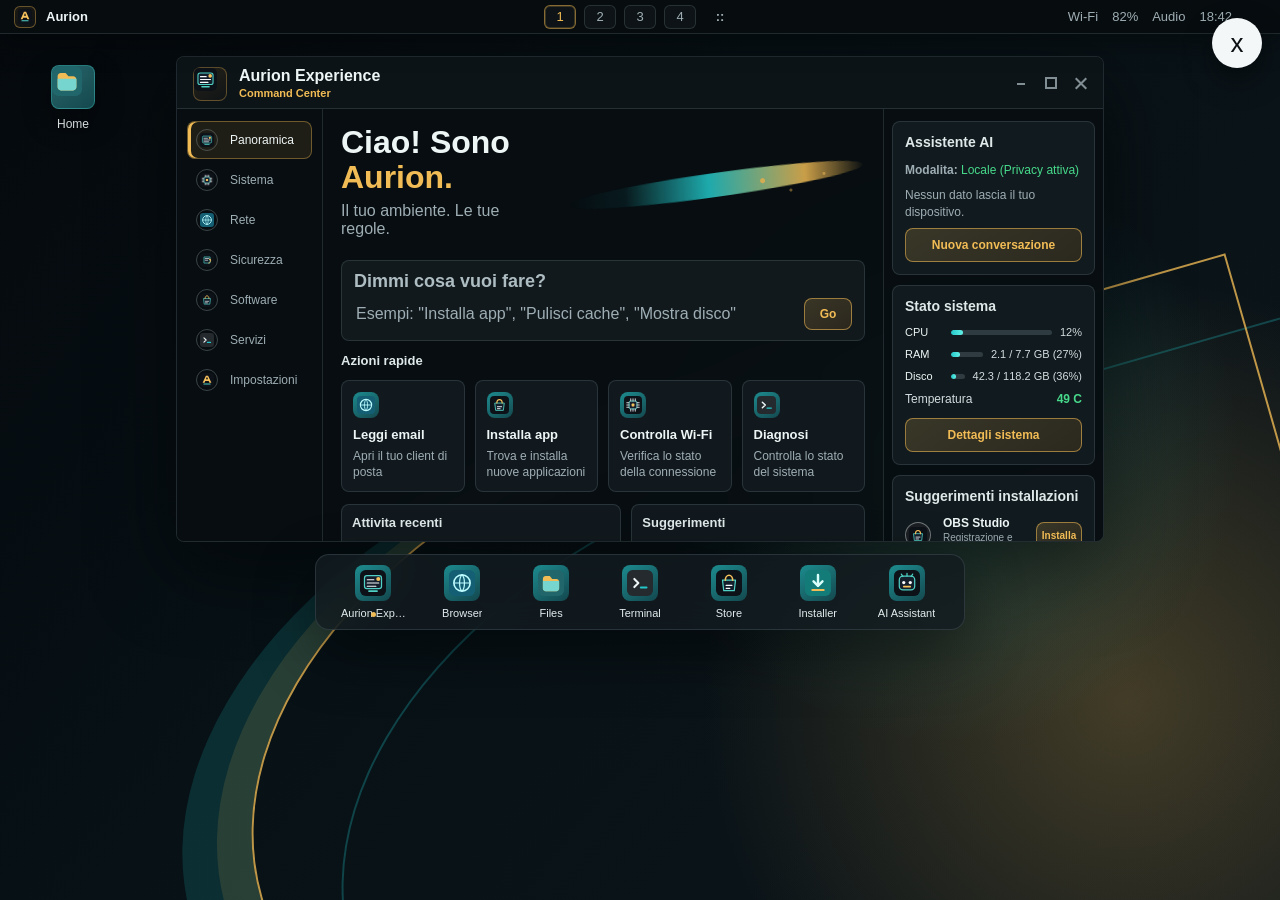
==== commit 2e41ef36: "Make Aurion home actions clickable" ====
--- a/distro/branding/usr/share/aurionos/experience/index.html
+++ b/distro/branding/usr/share/aurionos/experience/index.html
@@ -10,7 +10,7 @@
   <div class="desktop-scene">
     <header class="system-bar" aria-label="AurionOS top bar">
       <div class="bar-brand">
-        <span class="brand-glyph">A</span>
+        <span class="brand-glyph"><img src="../../icons/hicolor/scalable/apps/aurionos.svg" alt=""></span>
         <span>Aurion</span>
       </div>
       <div class="workspace-switcher" aria-label="Desktop virtuali">
@@ -30,8 +30,8 @@
     </header>
 
     <aside class="desktop-icons" aria-label="Desktop">
-      <button class="desktop-icon" type="button">
-        <span class="icon-tile home-icon"></span>
+      <button class="desktop-icon" type="button" data-action="files">
+        <span class="icon-tile"><img src="../../icons/hicolor/scalable/apps/aurion-files.svg" alt=""></span>
         <span>Home</span>
       </button>
     </aside>
@@ -39,7 +39,7 @@
     <main class="experience-window" aria-label="Aurion Experience Command Center">
       <header class="window-titlebar">
         <div class="window-brand">
-          <span class="window-logo">A</span>
+          <span class="window-logo"><img src="../../icons/hicolor/scalable/apps/aurion-experience.svg" alt=""></span>
           <div>
             <strong>Aurion Experience</strong>
             <span>Command Center</span>
@@ -54,37 +54,37 @@
 
       <div class="window-body">
         <nav class="side-nav" aria-label="Navigazione Aurion">
-          <button class="nav-item is-active" data-view="overview" type="button">
-            <span class="nav-icon">O</span>
+          <button class="nav-item is-active" data-view="overview" data-action="experience" type="button">
+            <span class="nav-icon"><img src="../../icons/hicolor/scalable/apps/aurion-experience.svg" alt=""></span>
             <span>Panoramica</span>
           </button>
-          <button class="nav-item" data-view="system" type="button">
-            <span class="nav-icon">S</span>
+          <button class="nav-item" data-view="system" data-action="system" type="button">
+            <span class="nav-icon"><img src="../../icons/hicolor/scalable/apps/aurion-hardware.svg" alt=""></span>
             <span>Sistema</span>
           </button>
-          <button class="nav-item" data-view="network" type="button">
-            <span class="nav-icon">R</span>
+          <button class="nav-item" data-view="network" data-action="network" type="button">
+            <span class="nav-icon"><img src="../../icons/hicolor/scalable/apps/aurion-browser.svg" alt=""></span>
             <span>Rete</span>
           </button>
-          <button class="nav-item" data-view="security" type="button">
-            <span class="nav-icon">P</span>
+          <button class="nav-item" data-view="security" data-action="security" type="button">
+            <span class="nav-icon"><img src="../../icons/hicolor/scalable/apps/aurion-snapshot.svg" alt=""></span>
             <span>Sicurezza</span>
           </button>
-          <button class="nav-item" data-view="software" type="button">
-            <span class="nav-icon">A</span>
+          <button class="nav-item" data-view="software" data-action="store" type="button">
+            <span class="nav-icon"><img src="../../icons/hicolor/scalable/apps/aurion-store.svg" alt=""></span>
             <span>Software</span>
           </button>
-          <button class="nav-item" data-view="services" type="button">
-            <span class="nav-icon">V</span>
+          <button class="nav-item" data-view="services" data-action="services" type="button">
+            <span class="nav-icon"><img src="../../icons/hicolor/scalable/apps/aurion-terminal.svg" alt=""></span>
             <span>Servizi</span>
           </button>
-          <button class="nav-item" data-view="settings" type="button">
-            <span class="nav-icon">I</span>
+          <button class="nav-item" data-view="settings" data-action="settings" type="button">
+            <span class="nav-icon"><img src="../../icons/hicolor/scalable/apps/aurionos.svg" alt=""></span>
             <span>Impostazioni</span>
           </button>
 
           <div class="edition-card">
-            <span class="edition-logo">A</span>
+            <span class="edition-logo"><img src="../../icons/hicolor/scalable/apps/aurionos.svg" alt=""></span>
             <div>
               <strong>AurionOS Alpha</strong>
               <span>v0.1 fast-track</span>
@@ -131,7 +131,7 @@
               <div class="suggestion-box">
                 <strong>Attiva il backup automatico</strong>
                 <p>Proteggi i tuoi dati con backup programmati.</p>
-                <button type="button" data-task="backup automatico">Configura ora</button>
+                <button type="button" data-action="backup">Configura ora</button>
               </div>
               <div class="pager" aria-hidden="true">
                 <span class="is-active"></span>
@@ -148,7 +148,7 @@
             <h2>Assistente AI</h2>
             <p><strong>Modalita:</strong> <span>Locale (Privacy attiva)</span></p>
             <p>Nessun dato lascia il tuo dispositivo.</p>
-            <button type="button" data-task="nuova conversazione">Nuova conversazione</button>
+            <button type="button" data-action="ai">Nuova conversazione</button>
           </section>
 
           <section class="info-card status-card">
@@ -172,59 +172,59 @@
               <span>Temperatura</span>
               <strong>49 C</strong>
             </div>
-            <button type="button" data-task="dettagli sistema">Dettagli sistema</button>
+            <button type="button" data-action="system-details">Dettagli sistema</button>
           </section>
 
           <section class="info-card app-card">
             <h2>Suggerimenti installazioni</h2>
             <div class="app-suggestion">
-              <span class="app-dot obs"></span>
+              <span class="app-dot obs"><img src="../../icons/hicolor/scalable/apps/aurion-store.svg" alt=""></span>
               <div><strong>OBS Studio</strong><small>Registrazione e streaming</small></div>
-              <button type="button" data-task="installa obs">Installa</button>
+              <button type="button" data-action="install-obs">Installa</button>
             </div>
             <div class="app-suggestion">
-              <span class="app-dot gimp"></span>
+              <span class="app-dot gimp"><img src="../../icons/hicolor/scalable/apps/aurion-store.svg" alt=""></span>
               <div><strong>GIMP</strong><small>Editing immagini</small></div>
-              <button type="button" data-task="installa gimp">Installa</button>
+              <button type="button" data-action="install-gimp">Installa</button>
             </div>
             <div class="app-suggestion">
-              <span class="app-dot vlc"></span>
+              <span class="app-dot vlc"><img src="../../icons/hicolor/scalable/apps/aurion-store.svg" alt=""></span>
               <div><strong>VLC Media Player</strong><small>Lettore multimediale</small></div>
-              <button type="button" data-task="installa vlc">Installa</button>
-            </div>
-            <button class="more-apps" type="button" data-task="mostra altre app">Mostra altre app</button>
+              <button type="button" data-action="install-vlc">Installa</button>
+            </div>
+            <button class="more-apps" type="button" data-action="more-apps">Mostra altre app</button>
           </section>
         </aside>
       </div>
     </main>
 
     <nav class="dock" aria-label="Applicazioni preferite">
-      <button class="dock-item is-active" type="button" data-task="apri aurion experience">
-        <span class="dock-icon aurion"></span>
+      <button class="dock-item is-active" type="button" data-action="experience">
+        <span class="dock-icon"><img src="../../icons/hicolor/scalable/apps/aurion-experience.svg" alt=""></span>
         <span>Aurion Experience</span>
       </button>
-      <button class="dock-item" type="button" data-task="apri browser">
-        <span class="dock-icon browser"></span>
+      <button class="dock-item" type="button" data-action="browser">
+        <span class="dock-icon"><img src="../../icons/hicolor/scalable/apps/aurion-browser.svg" alt=""></span>
         <span>Browser</span>
       </button>
-      <button class="dock-item" type="button" data-task="apri file">
-        <span class="dock-icon files"></span>
+      <button class="dock-item" type="button" data-action="files">
+        <span class="dock-icon"><img src="../../icons/hicolor/scalable/apps/aurion-files.svg" alt=""></span>
         <span>Files</span>
       </button>
-      <button class="dock-item" type="button" data-task="apri terminale">
-        <span class="dock-icon terminal"></span>
+      <button class="dock-item" type="button" data-action="terminal">
+        <span class="dock-icon"><img src="../../icons/hicolor/scalable/apps/aurion-terminal.svg" alt=""></span>
         <span>Terminal</span>
       </button>
-      <button class="dock-item" type="button" data-task="apri store">
-        <span class="dock-icon store"></span>
+      <button class="dock-item" type="button" data-action="store">
+        <span class="dock-icon"><img src="../../icons/hicolor/scalable/apps/aurion-store.svg" alt=""></span>
         <span>Store</span>
       </button>
-      <button class="dock-item" type="button" data-task="apri installer">
-        <span class="dock-icon installer"></span>
+      <button class="dock-item" type="button" data-action="installer">
+        <span class="dock-icon"><img src="../../icons/hicolor/scalable/apps/aurion-installer.svg" alt=""></span>
         <span>Installer</span>
       </button>
-      <button class="dock-item" type="button" data-task="apri assistente">
-        <span class="dock-icon ai"></span>
+      <button class="dock-item" type="button" data-action="ai">
+        <span class="dock-icon"><img src="../../icons/hicolor/scalable/apps/aurion-assistant.svg" alt=""></span>
         <span>AI Assistant</span>
       </button>
     </nav>
--- a/distro/branding/usr/share/aurionos/experience/styles.css
+++ b/distro/branding/usr/share/aurionos/experience/styles.css
@@ -113,6 +113,20 @@
   font-weight: 900;
 }
 
+.brand-glyph img,
+.window-logo img,
+.edition-logo img,
+.nav-icon img,
+.quick-icon img,
+.dock-icon img,
+.app-dot img,
+.icon-tile img {
+  width: 72%;
+  height: 72%;
+  display: block;
+  object-fit: contain;
+}
+
 .brand-glyph {
   width: 22px;
   height: 22px;
@@ -200,17 +214,6 @@
   border: 1px solid rgba(69, 224, 213, 0.32);
   box-shadow: 0 12px 30px rgba(0, 0, 0, 0.32);
   position: relative;
-}
-
-.home-icon::before {
-  content: "";
-  position: absolute;
-  left: 12px;
-  top: 12px;
-  width: 20px;
-  height: 18px;
-  background: linear-gradient(180deg, #b9fff8, #49c6c7);
-  clip-path: polygon(50% 0, 100% 42%, 82% 42%, 82% 100%, 18% 100%, 18% 42%, 0 42%);
 }
 
 .desktop-icon span:last-child {
@@ -848,45 +851,11 @@
   font-size: 18px;
 }
 
-.dock-icon::before,
-.quick-icon::before {
-  content: attr(data-letter);
-}
-
 .dock-icon.aurion,
 .quick-icon.aurion {
   background: linear-gradient(145deg, #2b261a, #111517);
   color: var(--gold);
   border: 1px solid rgba(241, 188, 85, 0.4);
-}
-
-.dock-icon.aurion::before {
-  content: "A";
-}
-
-.dock-icon.browser::before {
-  content: "W";
-}
-
-.dock-icon.files::before {
-  content: "F";
-}
-
-.dock-icon.terminal::before {
-  content: ">";
-}
-
-.dock-icon.store::before {
-  content: "S";
-}
-
-.dock-icon.installer::before {
-  content: "D";
-}
-
-.dock-icon.ai::before {
-  content: "AI";
-  font-size: 13px;
 }
 
 .dock-item span:last-child {
